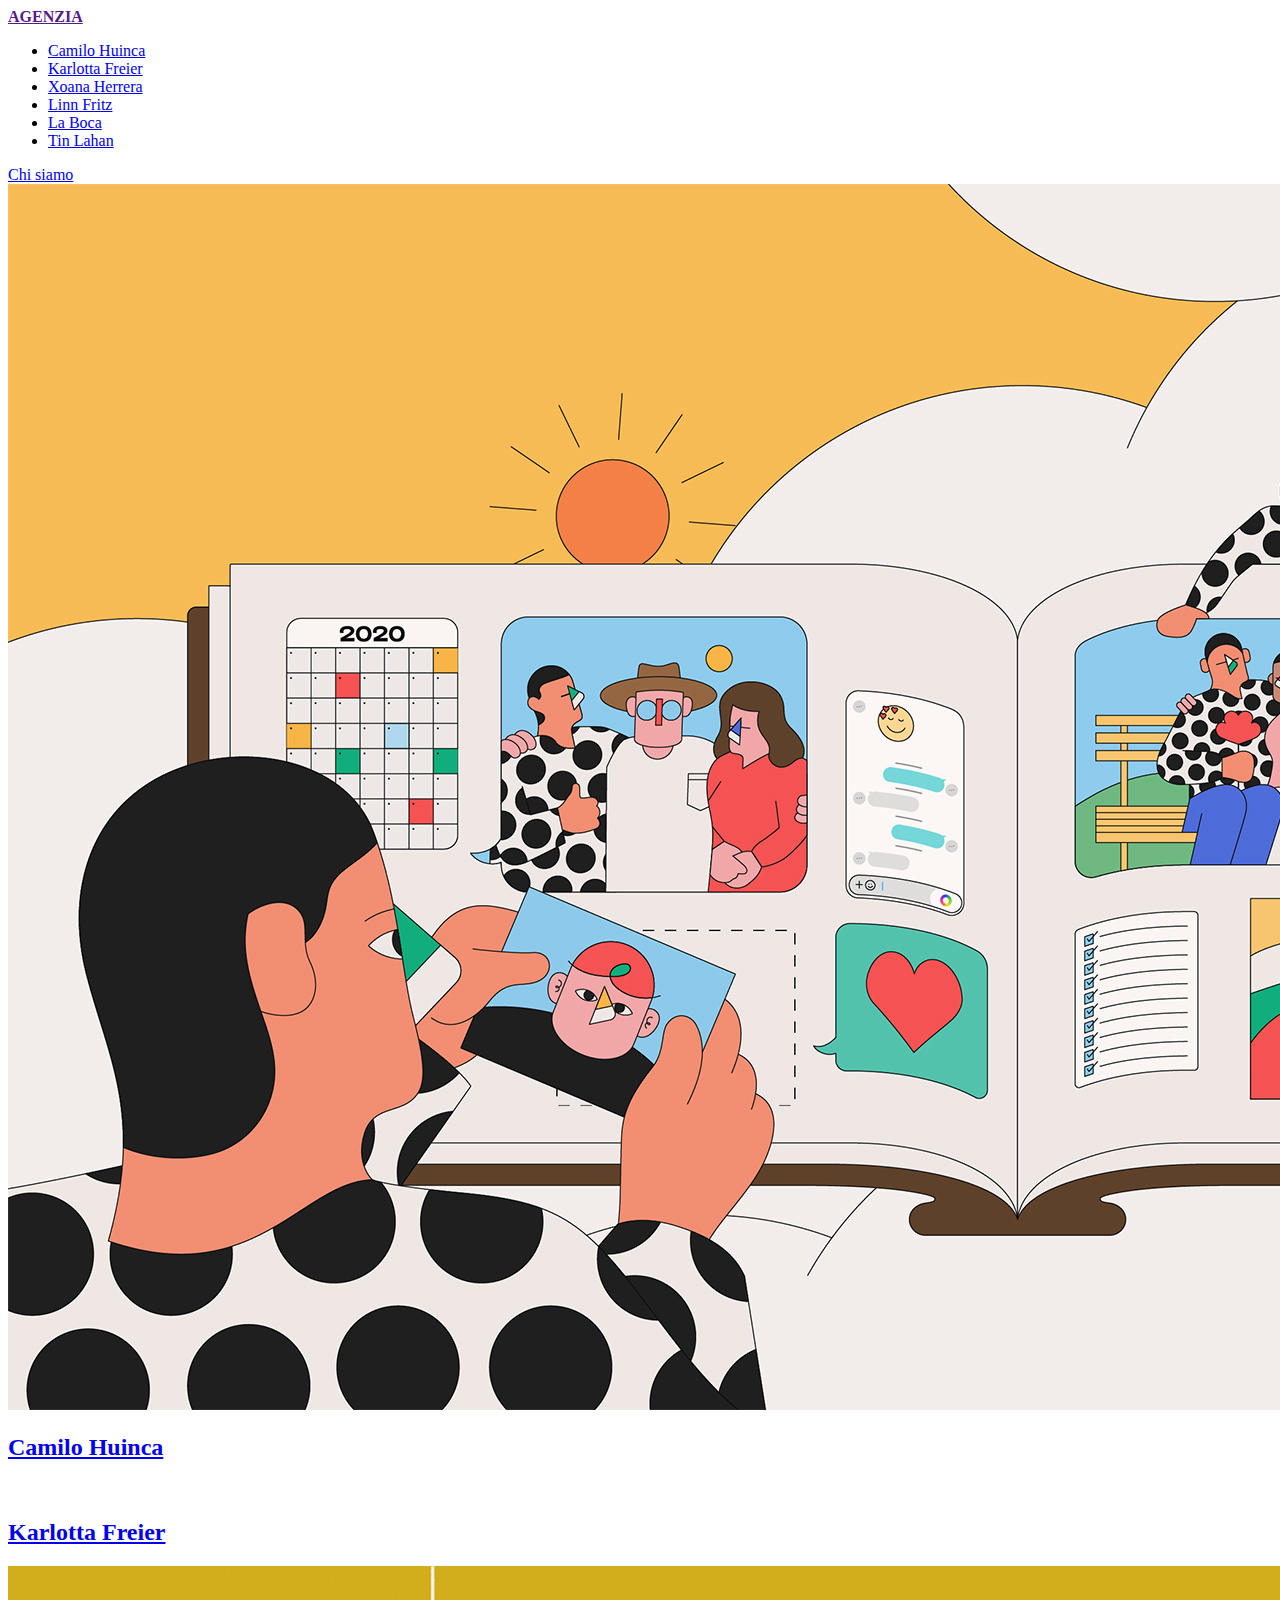
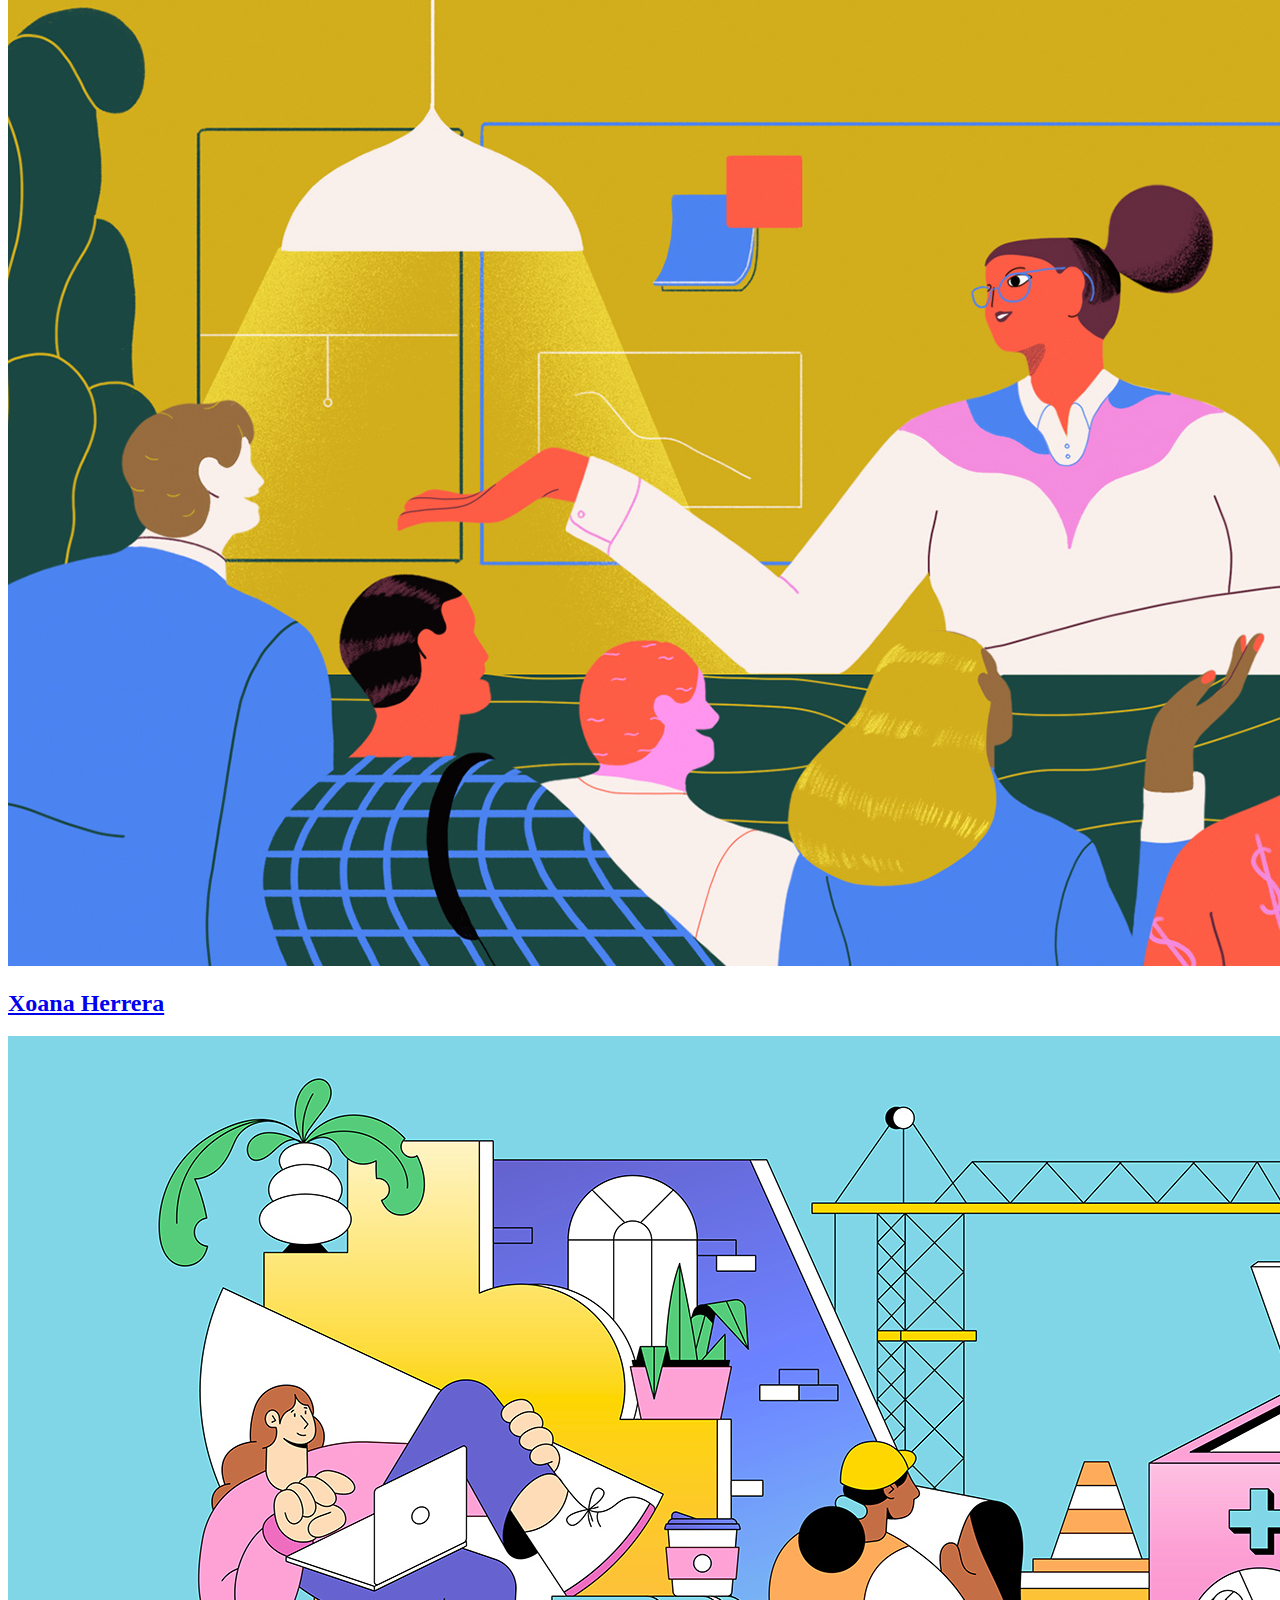
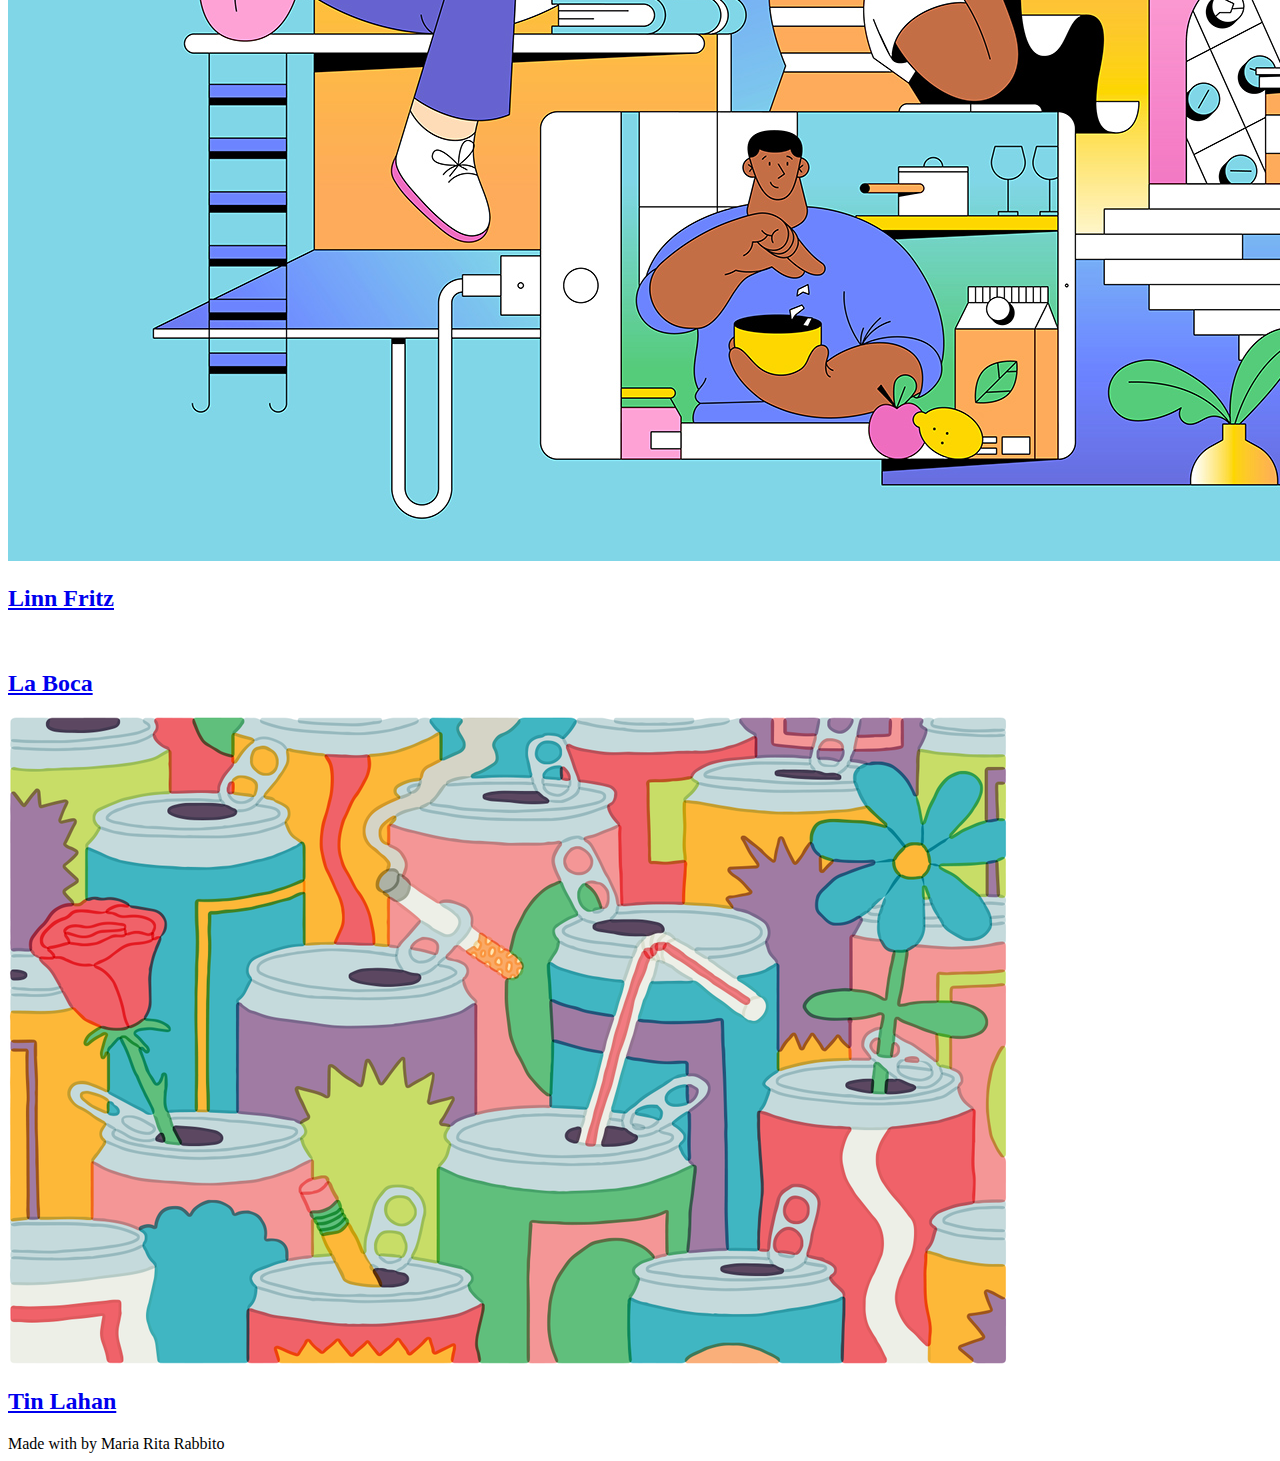
==== index.html @ 68be67cf "add HTML, CSS, IMG" ====
<!DOCTYPE html>
<html lang="en">
<head>
    <meta charset="UTF-8">
    <meta http-equiv="X-UA-Compatible" content="IE=edge">
    <meta name="viewport" content="width=device-width, initial-scale=1.0">
    <title>Agenzia</title>
    <link rel="stylesheet" href="./css/Header.css">
    <link rel="stylesheet" href="./css/Main.css">
</head>
<body>

    <header class="header">
        <div class="header__content">
          <a class="header__logo" href="">
          <strong>AGENZIA</strong>
          </a>
          <ul class="header__menu">
            <li><a href="camilo_huinca.html">Camilo Huinca</a></li>
            <li><a href="karlotta_freier.html">Karlotta Freier</a></li>
            <li><a href="xoana_herrera.html">Xoana Herrera</a></li>
            <li><a href="linn_fritz.html">Linn Fritz</a></li>
            <li><a href="la_boca.html">La Boca</a></li>
            <li><a href="tin_lahan.html">Tin Lahan</a></li>
          </ul>
          <div class="header__quick">
            <a href="chi_siamo.html" id="who">Chi siamo</a>
              <div class="icon-hamburger">
                <span></span>
                <span></span>
              </div>
          </div>
        </div>
      </header>

    <main>
        <div class="card">
          <img src="img/img_camilo/copertina.png" alt=""></a>
          <h2><a href="camilo_huinca.html">Camilo Huinca</a><h2></h2>
        </div>

      <div class="card">
      <img src="img/img_karlotta/copertina.png" alt=""></a>
      <h2><a href="karlotta_freier.html">Karlotta Freier</a></h2>
      </div>

      <div class="card">
          <img src="img/img_herrera/copertina.png" alt=""></a>
          <h2><a href="xoana_herrera.html">Xoana Herrera</a></h2>
      </div>

      <div class="card ">
          <img src="img/img_fritz/copertina.png" alt=""></a>
          <h2><a href="linn_fritz.html">Linn Fritz</a></h2>
      </div>

      <div class="card ">
        <img src="img/img_la_boca/copertina.png" alt=""></a>
        <h2><a href="la_boca.html">La Boca</a></h2>
      </div>

      <div class="card ">
        <img src="img/img_lahan/copertina.png" alt=""></a>
        <h2><a href="tin_lahan.html">Tin Lahan</a></h2>
      </div>

    </main>

    <footer>
        Made with by Maria Rita Rabbito
    </footer>
</body>
</html>
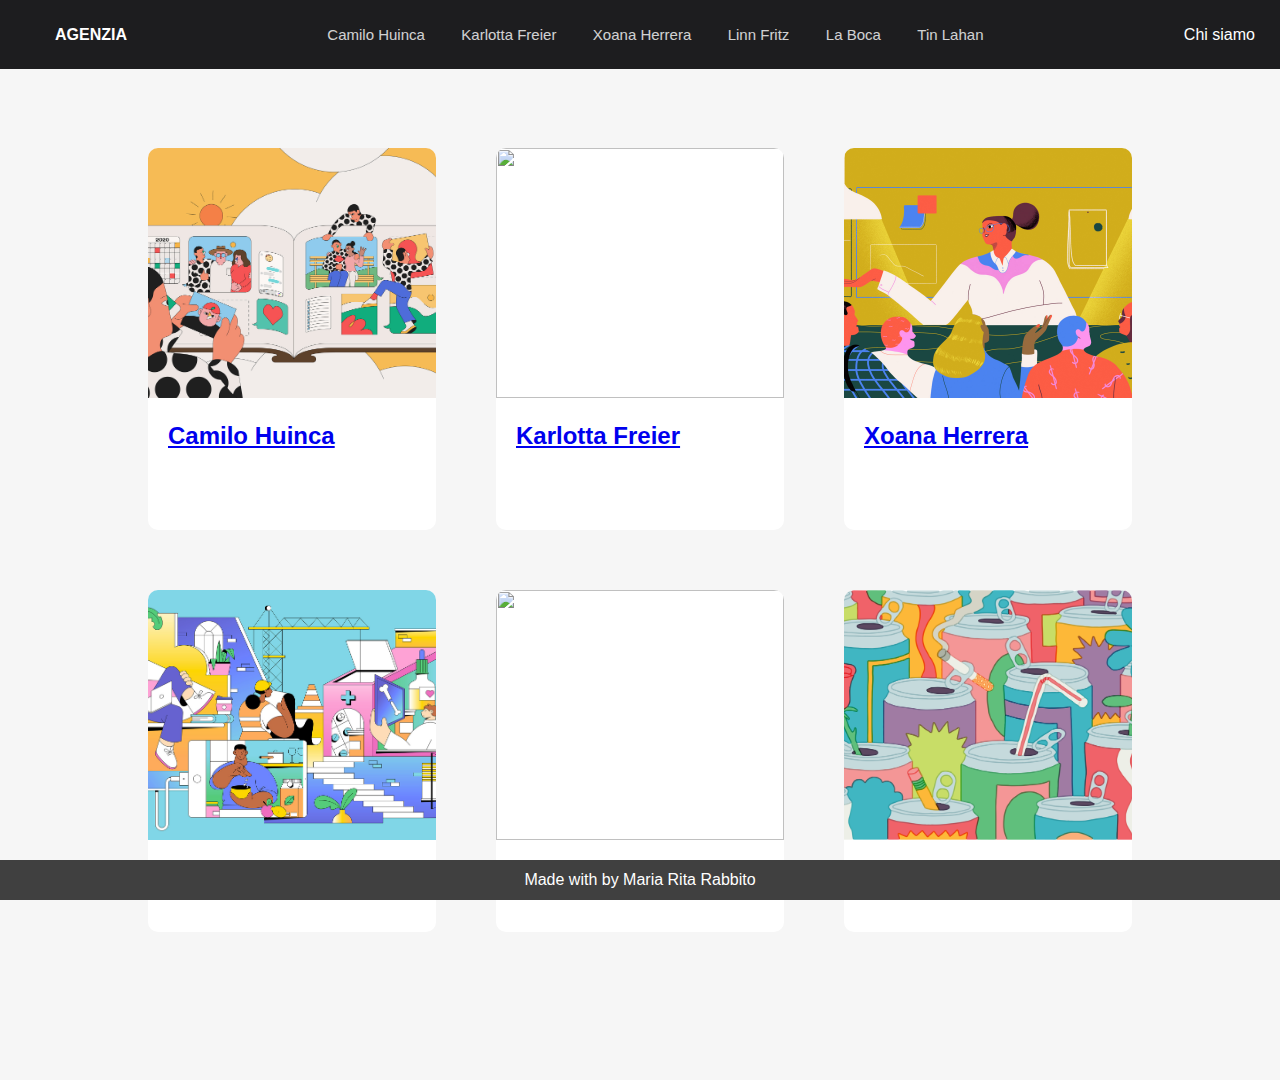
==== commit 5e53dda4: "Update index.html" ====
--- a/index.html
+++ b/index.html
@@ -5,8 +5,8 @@
     <meta http-equiv="X-UA-Compatible" content="IE=edge">
     <meta name="viewport" content="width=device-width, initial-scale=1.0">
     <title>Agenzia</title>
-    <link rel="stylesheet" href="./css/Header.css">
-    <link rel="stylesheet" href="./css/Main.css">
+    <link rel="stylesheet" href="./css/header.css">
+    <link rel="stylesheet" href="./css/main.css">
 </head>
 <body>
 
@@ -70,4 +70,4 @@
         Made with by Maria Rita Rabbito
     </footer>
 </body>
-</html>+</html>
--- a/css/header.css
+++ b/css/header.css
@@ -0,0 +1,78 @@
+:root { --menu-bg: #1d1d1f; --menu-color: #fff; }
+.header{ background-color: var(--menu-bg); position: fixed; top:0;  left:0; z-index: 9999; width: 100%; padding: 10px 15px; }
+.header__content{max-width: 1200px;width: 100%;margin: 0 auto; display: flex;justify-content: space-between;}
+
+.header__logo,
+.header__quick{display: flex; align-items: center;color:var(--menu-color)}
+
+.header__menu{padding: 0;margin: 0;}
+.header__menu li{display: inline-block;}
+.header__menu li a{color:var(--menu-color); opacity: 0.8;display: block;padding: 16px;font-size: 15px;}
+
+@media (max-width: 768px) {
+  .header__menu{   
+    position: absolute; top:60px; left:0; background-color: var(--menu-bg); width: 100%; height: 100vh;  
+    height: 0vh; overflow: hidden;transition: all 1s cubic-bezier(.215, .61, .355, 1);
+  }
+
+  .header__menu li{width: 100%;border-bottom: 1px solid #ad2020}
+  .menu-open .header__menu{height: 100vh;padding: 3%;}
+
+  .icon-hamburger{height: 50px;width: 40px;margin-left: 20px;padding-top: 5px;}
+  .icon-hamburger span{height: 2px; width: 30px;background: var(--menu-color);position: relative;display: block;margin-top: 11px;transition: all 0.2s cubic-bezier(.215, .61, .355, 1);}
+  
+  .menu-open .icon-hamburger span:nth-child(1){transform: rotate(45deg) translateY(9px);}
+  .menu-open .icon-hamburger span:nth-child(2){transform: rotate(-45deg) translateY(-9px);}
+
+  .header__quick{display: flex; justify-content: flex-end; width: 50%;}
+
+}
+
+header {
+    display: flex;
+    justify-content: space-between;
+    align-items: center;
+    padding: 10px;
+    font-size:100%;
+	color:#333;
+	font-family:sans-serif;
+}
+
+header a {
+    text-decoration: none;
+    color: #000;
+}
+
+header a:hover {
+    color: #f00;
+    text-decoration: wavy;
+}
+
+#nav {
+    display: flex;
+}
+
+#nav li {
+    display: inline;
+    padding: 5px;
+}
+
+#hero {
+    background-image: url('img/Img_Camilo_Huinca/AP_Camilo_Huinca_social-well_2x.png');
+    background-size: cover;
+    height: 800px;
+    display: flex;
+    align-items: center;
+    justify-content: center;
+    color: #fff;
+}
+
+#hero h1 {
+    font-size: 50px;
+}
+
+#who{
+    color: #fff;
+}
+
+
--- a/css/main.css
+++ b/css/main.css
@@ -0,0 +1,94 @@
+
+body {
+    margin: 0;
+    background-color: rgba(245, 245, 245, 0.9);
+    font-family: -apple-system, BlinkMacSystemFont, "Segoe UI", Roboto, Helvetica, Arial, sans-serif;
+}
+
+#hero {
+    background-size: cover;
+    height: 800px;
+    display: flex;
+    align-items: center;
+    justify-content: center;
+    color: #000000;
+}
+
+#hero h1 {
+    font-size: 50px;
+}
+  
+main {
+    padding: 10%;
+    display: grid;
+    grid: 150px;
+    gap: 20px;
+    grid-template-columns: repeat(auto-fit, minmax(250px, 1fr));
+}
+
+.card img {
+    border-radius: 10px 10px 0px 0px;
+    object-fit: cover;
+    height: 250px;
+    width: 100%;
+}
+
+.card {
+    margin: 20px;
+    border-radius: 10px;
+    background: #fff;
+    box-sizing: border-box;
+}
+
+.card p {
+    padding: 0 20px 20px 20px;
+}
+
+.card h2 {
+    padding: 0 20px 20px 20px;
+}
+
+footer {
+    background-color: rgb(64, 64, 64);
+    color: #fff;
+    position: fixed;
+    left: 0;
+    bottom: 0;
+    width: 100%;
+    text-align: center;
+    height: 40px;
+    display: flex;
+    align-items: center;
+    justify-content: center;
+}
+
+#banner{
+    background-size: cover;
+    height: 800px;
+    display: flex;
+    align-items: center;
+    justify-content: center;
+    color: #fff;
+}
+
+ #link{
+    font-size: 25px;
+    font-family: 'Segoe UI', Tahoma, Geneva, Verdana, sans-serif;
+    color: rgb(209, 148, 125);
+ }
+ #image{
+    opacity: 1;
+    height: 800px;
+    display: flex;
+    align-items: center;
+    justify-content: center;
+ }
+
+ p{
+    text-align: left;
+    line-height: 1.4;
+    font-size: 25px;
+    margin-right: 33%;
+    margin-left: 3%;
+ }
+
